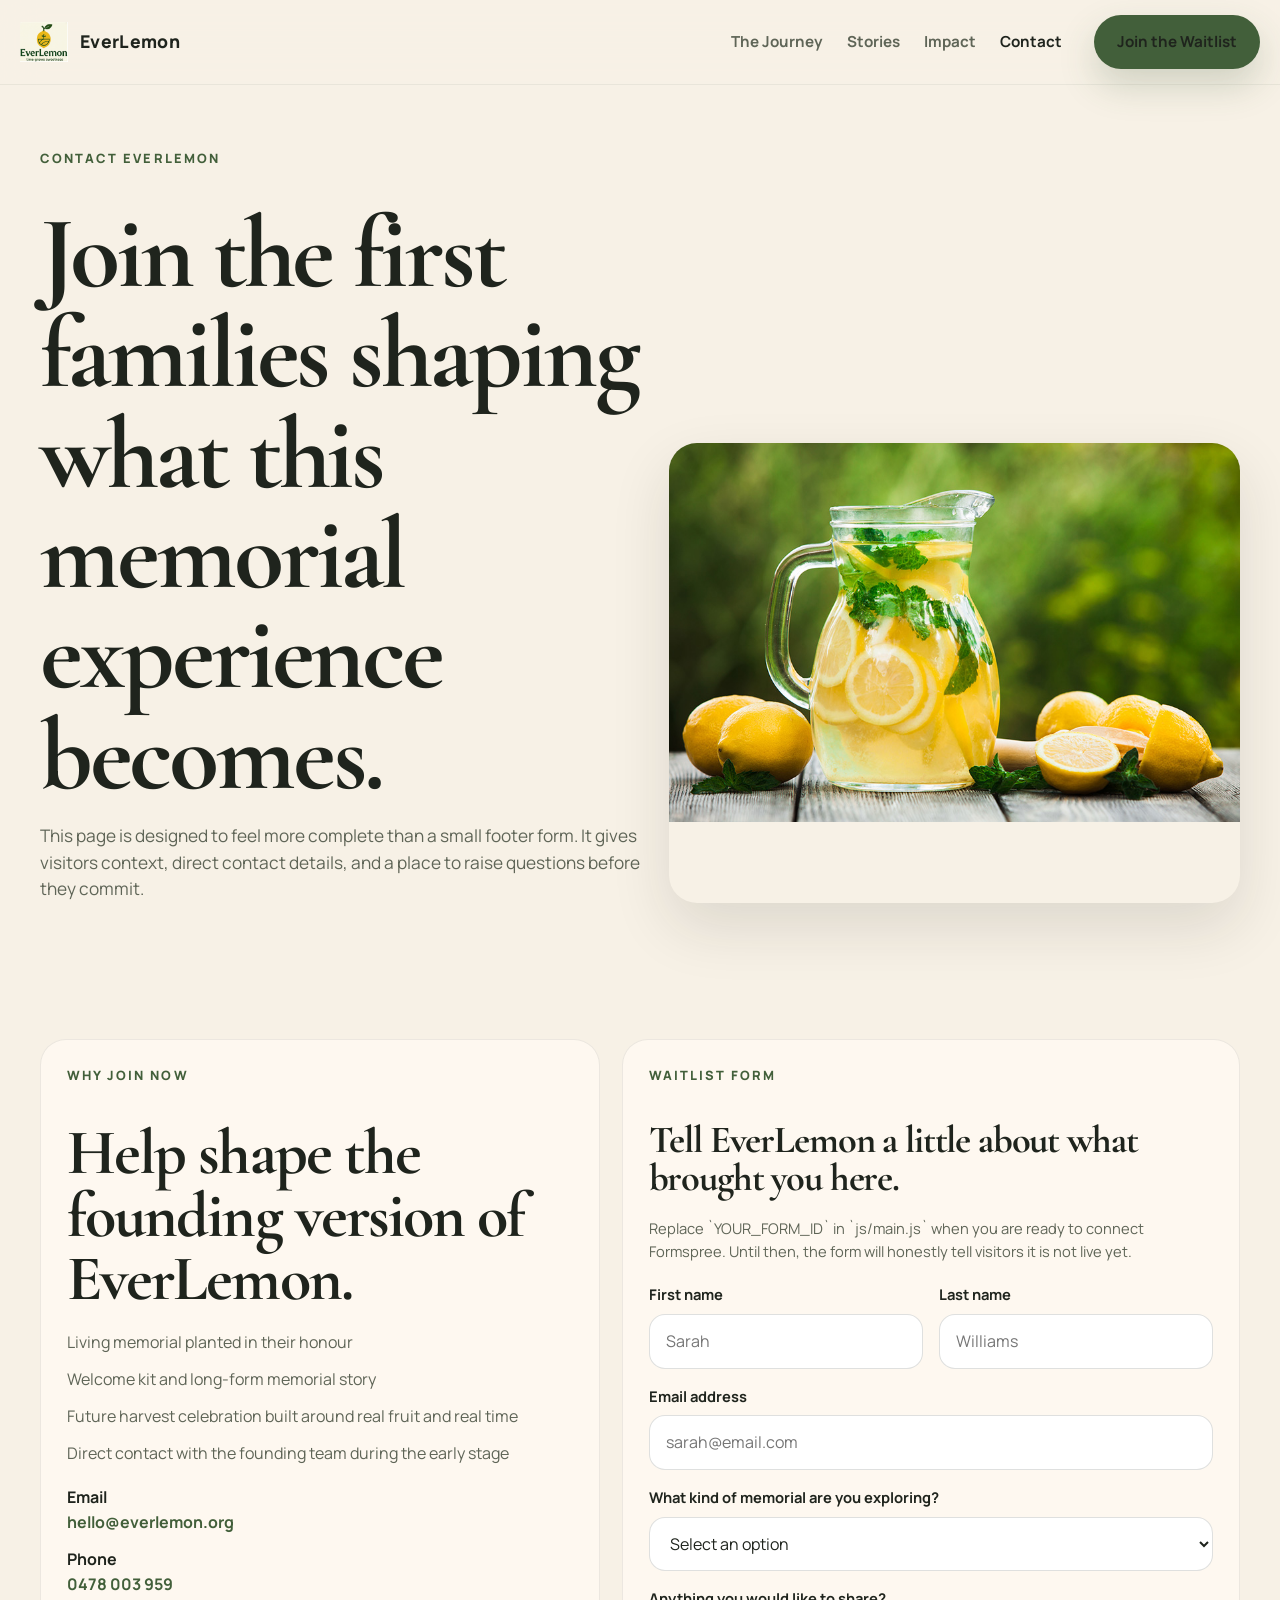
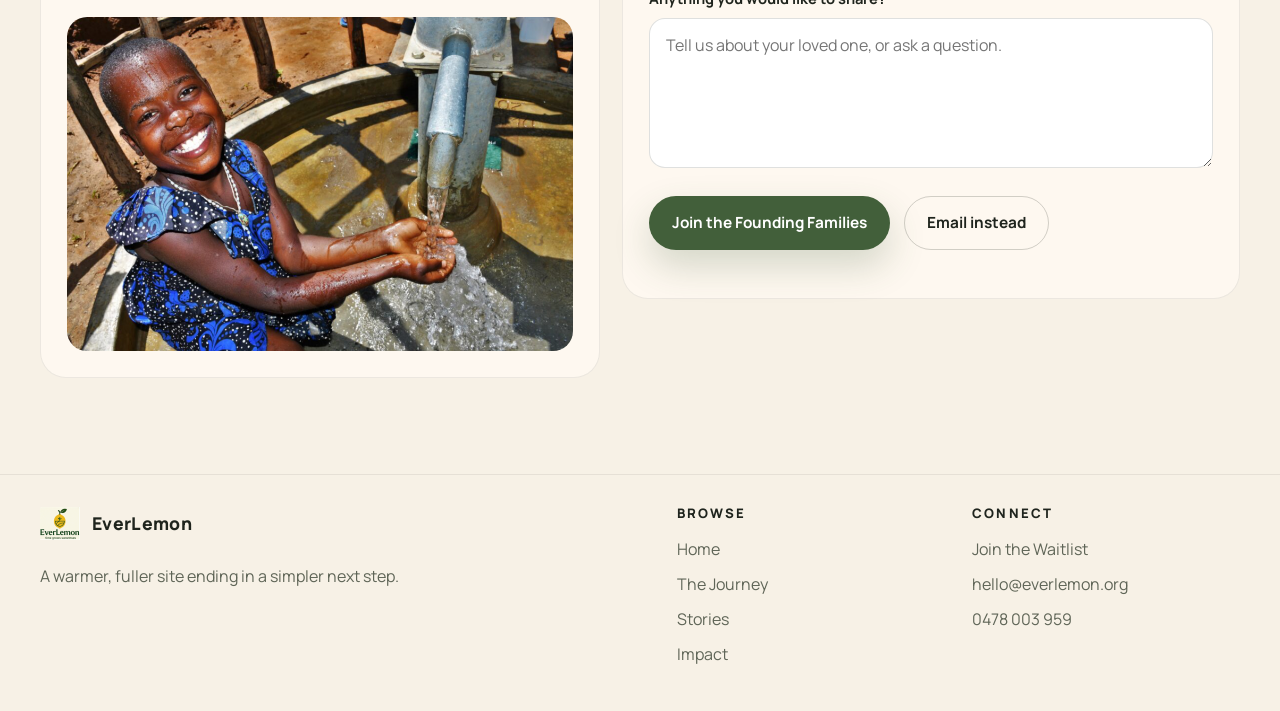
==== contact.html @ 96f7f235 "Add full multi-page site with images and content Co-Authored-By: Claude Sonnet 4.6 <noreply@anthropi" ====
<!DOCTYPE html>
<html lang="en">
<head>
  <meta charset="UTF-8">
  <meta name="viewport" content="width=device-width, initial-scale=1.0">
  <title>Contact | EverLemon</title>
  <meta name="description" content="Join the EverLemon waitlist or speak directly with the team.">
  <link rel="preconnect" href="https://fonts.googleapis.com">
  <link rel="preconnect" href="https://fonts.gstatic.com" crossorigin>
  <link href="https://fonts.googleapis.com/css2?family=Cormorant+Garamond:wght@400;500;600;700&family=Manrope:wght@400;500;600;700;800&display=swap" rel="stylesheet">
  <link rel="stylesheet" href="css/styles.css">
</head>
<body class="contact-page">
  <a class="skip-link" href="#main-content">Skip to content</a>

  <header class="site-header">
    <nav class="nav-shell" aria-label="Primary">
      <a class="brandmark" href="index.html" aria-label="EverLemon home">
        <img src="images/optimized/everlemon-logo.png" alt="EverLemon logo">
        <span>EverLemon</span>
      </a>
      <button class="nav-toggle" type="button" aria-expanded="false" aria-controls="site-nav" aria-label="Open navigation">
        <span></span>
        <span></span>
        <span></span>
      </button>
      <div class="nav-links" id="site-nav">
        <a href="journey.html">The Journey</a>
        <a href="stories.html">Stories</a>
        <a href="impact.html">Impact</a>
        <a href="contact.html">Contact</a>
        <a class="button button-primary nav-button" href="contact.html">Join the Waitlist</a>
      </div>
    </nav>
  </header>

  <main id="main-content">
    <section class="page-hero">
      <div class="frame-wide page-hero-grid">
        <div class="page-hero-copy reveal">
          <p class="eyebrow">Contact EverLemon</p>
          <h1>Join the first families shaping what this memorial experience becomes.</h1>
          <p class="lede">
            This page is designed to feel more complete than a small footer form. It gives visitors context, direct contact details,
            and a place to raise questions before they commit.
          </p>
        </div>
        <figure class="page-hero-media reveal reveal-delay-1">
          <img src="images/lemonade-pitcher-fresh.jpg" alt="Fresh lemonade poured into glasses on a table">
        </figure>
      </div>
    </section>

    <section class="frame-wide section-space">
      <div class="contact-layout">
        <aside class="contact-card reveal">
          <p class="eyebrow">Why join now</p>
          <h2>Help shape the founding version of EverLemon.</h2>
          <div class="contact-highlights">
            <p>Living memorial planted in their honour</p>
            <p>Welcome kit and long-form memorial story</p>
            <p>Future harvest celebration built around real fruit and real time</p>
            <p>Direct contact with the founding team during the early stage</p>
          </div>

          <div class="contact-list">
            <div>
              <strong>Email</strong><br>
              <a href="mailto:hello@everlemon.org">hello@everlemon.org</a>
            </div>
            <div>
              <strong>Phone</strong><br>
              <a href="tel:+61478003959">0478 003 959</a>
            </div>
          </div>

          <figure class="contact-aside">
            <img src="images/child-smiling-water-pump-community.png" alt="Child smiling outdoors in a community setting">
          </figure>
        </aside>

        <div class="contact-card reveal reveal-delay-1">
          <p class="eyebrow">Waitlist form</p>
          <h3>Tell EverLemon a little about what brought you here.</h3>
          <p class="form-note">
            Replace `YOUR_FORM_ID` in `js/main.js` when you are ready to connect Formspree. Until then, the form will honestly tell visitors it is not live yet.
          </p>

          <form id="waitlist-form">
            <div class="form-grid">
              <div class="form-field">
                <label for="first-name">First name</label>
                <input id="first-name" name="first_name" type="text" placeholder="Sarah" required>
              </div>
              <div class="form-field">
                <label for="last-name">Last name</label>
                <input id="last-name" name="last_name" type="text" placeholder="Williams" required>
              </div>
              <div class="form-field full">
                <label for="email">Email address</label>
                <input id="email" name="email" type="email" placeholder="sarah@email.com" required>
              </div>
              <div class="form-field full">
                <label for="memorial-type">What kind of memorial are you exploring?</label>
                <select id="memorial-type" name="memorial_type">
                  <option value="">Select an option</option>
                  <option value="human">Human memorial</option>
                  <option value="pet">Pet memorial</option>
                  <option value="gift">Gift memorial</option>
                  <option value="not-sure">Not sure yet</option>
                </select>
              </div>
              <div class="form-field full">
                <label for="message">Anything you would like to share?</label>
                <textarea id="message" name="message" placeholder="Tell us about your loved one, or ask a question."></textarea>
              </div>
            </div>

            <div class="hero-actions">
              <button class="button button-primary" type="submit">Join the Founding Families</button>
              <a class="button button-secondary" href="mailto:hello@everlemon.org">Email instead</a>
            </div>
            <p class="form-status" id="form-status" aria-live="polite"></p>
          </form>
        </div>
      </div>
    </section>
  </main>

  <footer class="site-footer">
    <div class="frame-wide footer-grid">
      <div>
        <a class="brandmark brandmark-footer" href="index.html">
          <img src="images/optimized/everlemon-logo.png" alt="EverLemon logo">
          <span>EverLemon</span>
        </a>
        <p class="footer-copy">A warmer, fuller site ending in a simpler next step.</p>
      </div>
      <div>
        <p class="footer-label">Browse</p>
        <ul class="footer-links">
          <li><a href="index.html">Home</a></li>
          <li><a href="journey.html">The Journey</a></li>
          <li><a href="stories.html">Stories</a></li>
          <li><a href="impact.html">Impact</a></li>
        </ul>
      </div>
      <div>
        <p class="footer-label">Connect</p>
        <ul class="footer-links">
          <li><a href="contact.html">Join the Waitlist</a></li>
          <li><a href="mailto:hello@everlemon.org">hello@everlemon.org</a></li>
          <li><a href="tel:+61478003959">0478 003 959</a></li>
        </ul>
      </div>
    </div>
  </footer>

  <script src="js/main.js"></script>
</body>
</html>
---- css/styles.css ----
*, *::before, *::after {
  box-sizing: border-box;
}

html {
  scroll-behavior: smooth;
}

body {
  margin: 0;
  font-family: "Manrope", system-ui, sans-serif;
  color: #1f241d;
  background: #f7f1e6;
  line-height: 1.55;
  overflow-x: hidden;
}

img {
  max-width: 100%;
  display: block;
}

a {
  color: inherit;
}

button,
input,
select,
textarea {
  font: inherit;
}

:root {
  --bg: #f7f1e6;
  --surface: #fffaf3;
  --surface-strong: #f1e4ca;
  --surface-olive: #dce4d3;
  --ink: #1f241d;
  --ink-soft: #5f6557;
  --line: rgba(31, 36, 29, 0.12);
  --line-strong: rgba(31, 36, 29, 0.2);
  --green: #425f3a;
  --green-deep: #2f4429;
  --gold: #d8b54f;
  --gold-soft: #efdfab;
  --white: #ffffff;
  --shadow: 0 24px 60px rgba(35, 32, 24, 0.12);
  --radius-lg: 32px;
  --radius-md: 20px;
  --radius-sm: 12px;
  --nav-height: 84px;
}

.skip-link {
  position: absolute;
  left: 12px;
  top: -48px;
  background: var(--green-deep);
  color: var(--white);
  padding: 10px 14px;
  border-radius: 999px;
  z-index: 1000;
  text-decoration: none;
}

.skip-link:focus {
  top: 12px;
}

.frame-wide {
  width: min(1200px, calc(100% - 48px));
  margin: 0 auto;
}

.section-space {
  padding: 96px 0;
}

.eyebrow {
  margin: 0 0 16px;
  font-size: 0.8rem;
  font-weight: 800;
  letter-spacing: 0.16em;
  text-transform: uppercase;
  color: var(--green);
}

h1, h2, h3, h4, blockquote {
  margin: 0;
  font-family: "Cormorant Garamond", Georgia, serif;
  line-height: 0.98;
  letter-spacing: -0.03em;
}

h1 {
  font-size: clamp(3.5rem, 8vw, 6.6rem);
}

h2 {
  font-size: clamp(2.5rem, 5vw, 4.4rem);
}

h3 {
  font-size: clamp(1.8rem, 3vw, 2.5rem);
}

p {
  margin: 0;
  color: var(--ink-soft);
}

.lede {
  font-size: 1.08rem;
  max-width: 42rem;
}

.button {
  display: inline-flex;
  align-items: center;
  justify-content: center;
  gap: 10px;
  padding: 14px 22px;
  border-radius: 999px;
  border: 1px solid transparent;
  text-decoration: none;
  font-size: 0.96rem;
  font-weight: 700;
  transition: transform 0.2s ease, background 0.2s ease, border-color 0.2s ease, color 0.2s ease;
}

.button:hover,
.button:focus-visible {
  transform: translateY(-1px);
}

.button-primary {
  background: var(--green);
  color: var(--white);
  box-shadow: 0 16px 36px rgba(66, 95, 58, 0.22);
}

.button-primary:hover,
.button-primary:focus-visible {
  background: var(--green-deep);
}

.button-secondary {
  background: rgba(255, 250, 243, 0.12);
  color: var(--white);
  border-color: rgba(255, 255, 255, 0.28);
}

body:not(.page-home) .button-secondary,
.muted-surface .button-secondary,
.cta-ribbon .button-secondary,
.contact-page .button-secondary {
  color: var(--ink);
  border-color: var(--line-strong);
  background: transparent;
}

.button-secondary:hover,
.button-secondary:focus-visible {
  background: rgba(255, 255, 255, 0.12);
}

.text-link {
  display: inline-flex;
  align-items: center;
  gap: 8px;
  color: var(--green);
  font-weight: 700;
  text-decoration: none;
}

.text-link::after {
  content: "→";
}

a:focus-visible,
button:focus-visible,
input:focus-visible,
select:focus-visible,
textarea:focus-visible {
  outline: 3px solid rgba(216, 181, 79, 0.7);
  outline-offset: 3px;
}

.site-header {
  position: sticky;
  top: 0;
  z-index: 50;
  backdrop-filter: blur(18px);
  -webkit-backdrop-filter: blur(18px);
  background: rgba(247, 241, 230, 0.88);
  border-bottom: 1px solid rgba(31, 36, 29, 0.06);
}

.nav-shell {
  width: min(1240px, calc(100% - 32px));
  min-height: var(--nav-height);
  margin: 0 auto;
  display: flex;
  align-items: center;
  justify-content: space-between;
  gap: 24px;
}

.brandmark {
  display: inline-flex;
  align-items: center;
  gap: 12px;
  text-decoration: none;
  font-weight: 800;
  letter-spacing: 0.02em;
}

.brandmark img {
  width: 48px;
  height: 48px;
  object-fit: contain;
}

.brandmark span {
  font-size: 1.1rem;
}

.nav-links {
  display: flex;
  align-items: center;
  gap: 24px;
}

.nav-links a {
  text-decoration: none;
  color: var(--ink-soft);
  font-size: 0.95rem;
  font-weight: 700;
}

.nav-links a:hover,
.nav-links a:focus-visible,
.nav-links a[aria-current="page"] {
  color: var(--ink);
}

.nav-button {
  margin-left: 8px;
}

.nav-toggle {
  display: none;
  width: 48px;
  height: 48px;
  padding: 0;
  border: 1px solid var(--line);
  border-radius: 999px;
  background: rgba(255, 255, 255, 0.5);
  align-items: center;
  justify-content: center;
  flex-direction: column;
  gap: 4px;
  cursor: pointer;
}

.nav-toggle span {
  width: 18px;
  height: 2px;
  background: var(--ink);
  border-radius: 2px;
}

.hero {
  position: relative;
  min-height: calc(100svh - var(--nav-height));
  display: grid;
  align-items: end;
}

.hero-media,
.hero-overlay {
  position: absolute;
  inset: 0;
}

.hero-media img {
  width: 100%;
  height: 100%;
  object-fit: cover;
}

.hero-overlay {
  background:
    linear-gradient(90deg, rgba(22, 29, 20, 0.82) 0%, rgba(22, 29, 20, 0.58) 42%, rgba(22, 29, 20, 0.28) 72%, rgba(22, 29, 20, 0.14) 100%),
    linear-gradient(180deg, rgba(22, 29, 20, 0.12) 0%, rgba(22, 29, 20, 0.55) 100%);
}

.hero-content {
  position: relative;
  z-index: 1;
  color: var(--white);
  width: min(1200px, calc(100% - 48px));
  margin: 0 auto;
  padding: 96px 0 84px;
  display: grid;
  grid-template-columns: minmax(0, 1.35fr) minmax(280px, 0.65fr);
  gap: 36px;
  align-items: end;
}

.hero-copy .eyebrow,
.hero-aside .eyebrow {
  color: var(--gold-soft);
}

.hero-copy p,
.hero-aside li {
  color: rgba(255, 255, 255, 0.84);
}

.hero-actions {
  display: flex;
  flex-wrap: wrap;
  gap: 14px;
  margin-top: 28px;
}

.hero-aside {
  padding: 24px;
  border: 1px solid rgba(255, 255, 255, 0.14);
  border-radius: var(--radius-md);
  background: rgba(255, 255, 255, 0.08);
  box-shadow: var(--shadow);
}

.hero-points {
  margin: 0;
  padding-left: 18px;
  display: grid;
  gap: 10px;
}

.section-heading {
  display: grid;
  gap: 18px;
  margin-bottom: 28px;
  max-width: 820px;
}

.split-intro {
  display: grid;
  grid-template-columns: minmax(0, 1.2fr) minmax(0, 1fr);
  gap: 28px;
}

.copy-columns {
  display: grid;
  gap: 18px;
  align-content: end;
}

.image-band-grid {
  display: grid;
  grid-template-columns: minmax(0, 1.1fr) minmax(320px, 0.9fr);
  gap: 32px;
  align-items: center;
}

.feature-image {
  margin: 0;
  border-radius: var(--radius-lg);
  overflow: hidden;
  box-shadow: var(--shadow);
}

.feature-image img {
  width: 100%;
  height: 100%;
  object-fit: cover;
}

.feature-image.tall {
  min-height: 560px;
}

.feature-copy {
  display: grid;
  gap: 18px;
  align-content: center;
}

.muted-surface {
  background: linear-gradient(180deg, rgba(241, 228, 202, 0.5), rgba(241, 228, 202, 0.15));
}

.path-grid {
  display: grid;
  grid-template-columns: repeat(3, minmax(0, 1fr));
  gap: 22px;
}

.path-card {
  display: grid;
  gap: 18px;
  padding: 18px;
  background: rgba(255, 250, 243, 0.82);
  border: 1px solid rgba(31, 36, 29, 0.08);
  border-radius: 28px;
  box-shadow: 0 20px 50px rgba(35, 32, 24, 0.07);
}

.path-card img,
.story-tile img,
.detail-media img,
.contact-aside img,
.impact-grid img,
.mosaic img,
.quote-panel img {
  width: 100%;
  border-radius: 20px;
  object-fit: cover;
}

.path-card div,
.story-tile-copy,
.impact-copy-block,
.stack-copy {
  display: grid;
  gap: 12px;
}

.poster-quote {
  width: min(1200px, calc(100% - 48px));
  margin: 0 auto;
  display: grid;
  grid-template-columns: minmax(0, 1.15fr) minmax(300px, 0.85fr);
  gap: 28px;
  align-items: center;
}

.poster-art {
  border-radius: var(--radius-lg);
  overflow: hidden;
  box-shadow: var(--shadow);
}

.poster-art img {
  width: 100%;
  min-height: 520px;
  object-fit: cover;
}

.poster-copy {
  display: grid;
  gap: 18px;
}

.poster-copy blockquote {
  font-size: clamp(2.2rem, 4vw, 3.8rem);
}

.cta-ribbon {
  padding: 24px 0 84px;
}

.cta-ribbon-inner {
  background: #2e3f2a;
  color: var(--white);
  border-radius: 34px;
  padding: 42px;
  display: flex;
  align-items: center;
  justify-content: space-between;
  gap: 28px;
}

.cta-ribbon-inner .eyebrow {
  color: var(--gold-soft);
}

.cta-ribbon-inner h2 {
  max-width: 660px;
}

.cta-ribbon-actions {
  display: flex;
  flex-wrap: wrap;
  gap: 12px;
}

.page-hero {
  padding: 64px 0 40px;
}

.page-hero-grid {
  display: grid;
  grid-template-columns: minmax(0, 1fr) minmax(320px, 0.95fr);
  gap: 28px;
  align-items: end;
}

.page-hero-copy {
  display: grid;
  gap: 18px;
}

.page-hero-media {
  margin: 0;
  border-radius: 28px;
  overflow: hidden;
  min-height: 460px;
  box-shadow: var(--shadow);
}

.page-hero-media img {
  width: 100%;
  height: 100%;
  object-fit: cover;
}

.info-strip {
  display: grid;
  grid-template-columns: repeat(4, minmax(0, 1fr));
  gap: 16px;
  padding: 24px 0 12px;
}

.info-strip div {
  padding: 18px;
  background: rgba(255, 250, 243, 0.72);
  border: 1px solid rgba(31, 36, 29, 0.08);
  border-radius: 22px;
}

.info-strip strong {
  display: block;
  margin-bottom: 8px;
  color: var(--ink);
}

.step-list {
  display: grid;
  gap: 18px;
}

.step-row {
  display: grid;
  grid-template-columns: 88px minmax(0, 1fr) minmax(240px, 0.72fr);
  gap: 24px;
  padding: 22px 0;
  border-top: 1px solid var(--line);
}

.step-row:last-child {
  border-bottom: 1px solid var(--line);
}

.step-number {
  font-size: 2.1rem;
  font-family: "Cormorant Garamond", serif;
  color: var(--green);
}

.step-copy,
.step-meta {
  display: grid;
  gap: 10px;
}

.step-meta {
  color: var(--ink-soft);
}

.media-duo,
.story-grid,
.impact-grid,
.contact-layout,
.mosaic {
  display: grid;
  gap: 22px;
}

.media-duo {
  grid-template-columns: repeat(2, minmax(0, 1fr));
}

.story-grid {
  grid-template-columns: repeat(3, minmax(0, 1fr));
}

.story-tile {
  display: grid;
  gap: 18px;
}

.story-tile img {
  height: 320px;
}

.story-quote {
  font-size: 2rem;
}

.impact-grid {
  grid-template-columns: minmax(0, 1.1fr) minmax(0, 0.9fr);
  align-items: start;
}

.impact-note,
.contact-card,
.faq-item,
.quote-panel,
.detail-panel {
  background: rgba(255, 250, 243, 0.8);
  border: 1px solid rgba(31, 36, 29, 0.08);
  border-radius: 26px;
}

.impact-note,
.detail-panel,
.contact-card,
.quote-panel {
  padding: 26px;
}

.faq-list {
  display: grid;
  gap: 14px;
}

.faq-question {
  width: 100%;
  display: flex;
  align-items: center;
  justify-content: space-between;
  gap: 18px;
  padding: 22px 24px;
  border: 0;
  border-radius: 26px;
  background: transparent;
  text-align: left;
  cursor: pointer;
}

.faq-question strong {
  font-size: 1.08rem;
}

.faq-icon {
  flex-shrink: 0;
  width: 36px;
  height: 36px;
  border-radius: 999px;
  border: 1px solid var(--line-strong);
  display: grid;
  place-items: center;
  font-size: 1.2rem;
  color: var(--green);
}

.faq-answer {
  display: none;
  padding: 0 24px 24px;
}

.faq-item.open .faq-answer {
  display: block;
}

.faq-item.open .faq-icon {
  transform: rotate(45deg);
}

.quote-panel {
  display: grid;
  gap: 18px;
}

.quote-panel img {
  min-height: 280px;
}

.mosaic {
  grid-template-columns: 1.1fr 0.9fr;
}

.mosaic figure,
.detail-media,
.contact-aside {
  margin: 0;
}

.mosaic-stack {
  display: grid;
  gap: 22px;
}

.mosaic img {
  height: 100%;
  min-height: 280px;
}

.detail-panel {
  display: grid;
  gap: 14px;
}

.contact-layout {
  grid-template-columns: minmax(0, 0.95fr) minmax(0, 1.05fr);
  align-items: start;
}

.contact-card {
  display: grid;
  gap: 20px;
}

.contact-list,
.contact-highlights {
  display: grid;
  gap: 12px;
}

.contact-list a {
  text-decoration: none;
  color: var(--green);
  font-weight: 700;
}

.form-grid {
  display: grid;
  grid-template-columns: repeat(2, minmax(0, 1fr));
  gap: 16px;
}

.form-field {
  display: grid;
  gap: 8px;
}

.form-field.full {
  grid-column: 1 / -1;
}

.form-field label {
  color: var(--ink);
  font-size: 0.92rem;
  font-weight: 700;
}

.form-field input,
.form-field select,
.form-field textarea {
  width: 100%;
  border: 1px solid rgba(31, 36, 29, 0.14);
  border-radius: 16px;
  background: var(--white);
  padding: 14px 16px;
  color: var(--ink);
}

.form-field textarea {
  min-height: 150px;
  resize: vertical;
}

.form-note,
.form-status {
  font-size: 0.92rem;
}

.form-status {
  min-height: 1.5em;
  color: var(--green);
}

.form-status.is-error {
  color: #8b3d2b;
}

.site-footer {
  padding: 28px 0 44px;
  border-top: 1px solid rgba(31, 36, 29, 0.08);
}

.footer-grid {
  display: grid;
  grid-template-columns: minmax(0, 1.25fr) repeat(2, minmax(180px, 0.55fr));
  gap: 28px;
  align-items: start;
}

.brandmark-footer img {
  width: 40px;
  height: 40px;
}

.footer-label {
  margin: 0 0 14px;
  color: var(--ink);
  font-size: 0.82rem;
  font-weight: 800;
  letter-spacing: 0.16em;
  text-transform: uppercase;
}

.footer-links {
  list-style: none;
  padding: 0;
  margin: 0;
  display: grid;
  gap: 10px;
}

.footer-links a {
  text-decoration: none;
  color: var(--ink-soft);
}

.footer-links a:hover,
.footer-links a:focus-visible {
  color: var(--ink);
}

.footer-copy {
  max-width: 30rem;
  margin-top: 14px;
}

.reveal {
  opacity: 0;
  transform: translateY(22px);
  transition: opacity 0.65s ease, transform 0.65s ease;
}

.reveal.is-visible {
  opacity: 1;
  transform: translateY(0);
}

.reveal-delay-1 {
  transition-delay: 0.08s;
}

.reveal-delay-2 {
  transition-delay: 0.16s;
}

@media (max-width: 1024px) {
  .hero-content,
  .page-hero-grid,
  .split-intro,
  .image-band-grid,
  .poster-quote,
  .impact-grid,
  .contact-layout,
  .mosaic {
    grid-template-columns: 1fr;
  }

  .path-grid,
  .story-grid,
  .media-duo,
  .info-strip {
    grid-template-columns: repeat(2, minmax(0, 1fr));
  }

  .step-row {
    grid-template-columns: 68px 1fr;
  }

  .step-meta {
    grid-column: 2;
  }

  .footer-grid {
    grid-template-columns: 1fr 1fr;
  }
}

@media (max-width: 760px) {
  .frame-wide,
  .hero-content {
    width: min(100% - 24px, 1200px);
  }

  .site-header {
    background: rgba(247, 241, 230, 0.95);
  }

  .nav-toggle {
    display: inline-flex;
  }

  .nav-links {
    position: absolute;
    left: 12px;
    right: 12px;
    top: calc(100% + 8px);
    display: none;
    flex-direction: column;
    align-items: stretch;
    gap: 10px;
    padding: 14px;
    background: rgba(255, 250, 243, 0.98);
    border: 1px solid rgba(31, 36, 29, 0.08);
    border-radius: 24px;
    box-shadow: var(--shadow);
  }

  .nav-links.is-open {
    display: flex;
  }

  .nav-button {
    margin-left: 0;
  }

  .hero {
    min-height: auto;
  }

  .hero-content {
    padding: 64px 0 42px;
  }

  .section-space {
    padding: 76px 0;
  }

  .path-grid,
  .story-grid,
  .media-duo,
  .info-strip,
  .form-grid,
  .footer-grid {
    grid-template-columns: 1fr;
  }

  .cta-ribbon-inner {
    padding: 28px;
    align-items: flex-start;
  }

  .cta-ribbon-inner,
  .cta-ribbon-actions {
    flex-direction: column;
  }

  .page-hero {
    padding-top: 36px;
  }

  .page-hero-media {
    min-height: 320px;
  }

  .feature-image.tall,
  .poster-art img,
  .story-tile img {
    min-height: 260px;
  }

  .faq-question {
    padding: 18px;
  }
}

@media (prefers-reduced-motion: reduce) {
  html {
    scroll-behavior: auto;
  }

  .reveal {
    opacity: 1;
    transform: none;
    transition: none;
  }

  .button,
  .faq-icon {
    transition: none;
  }
}
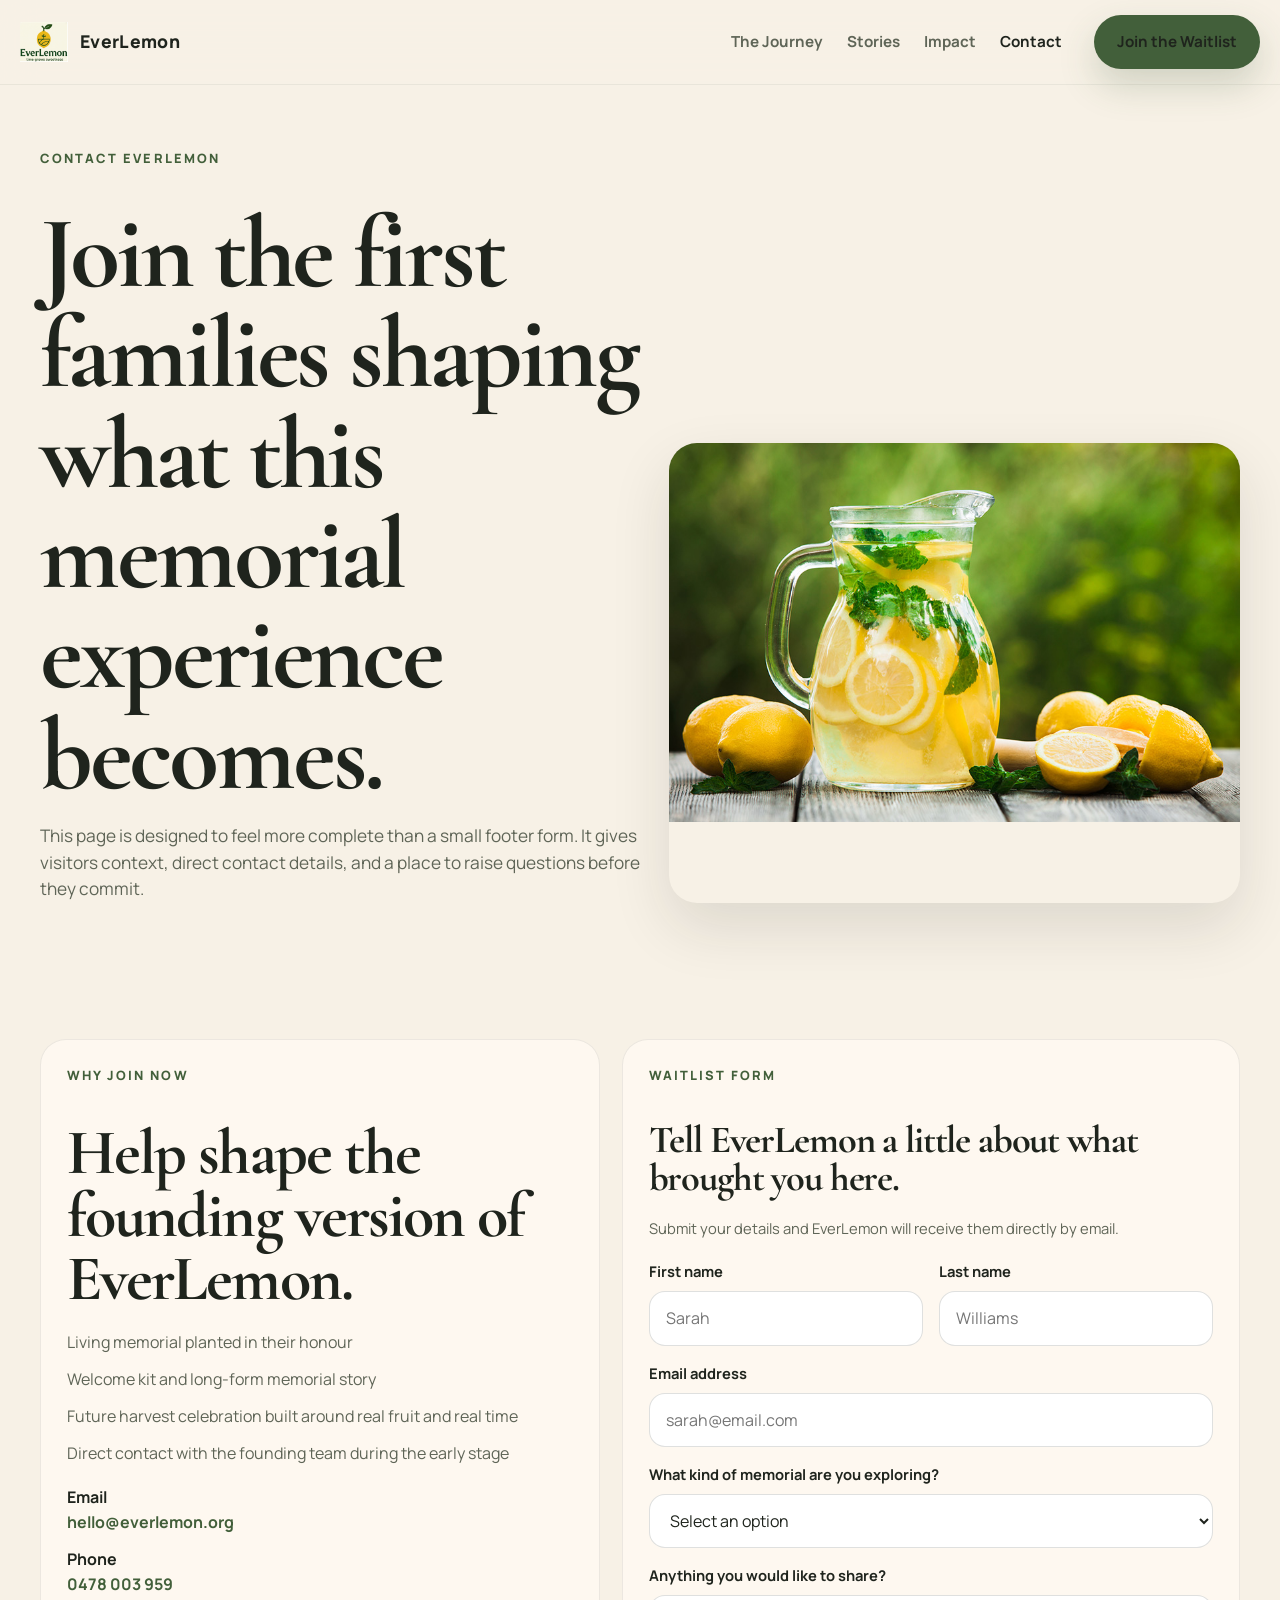
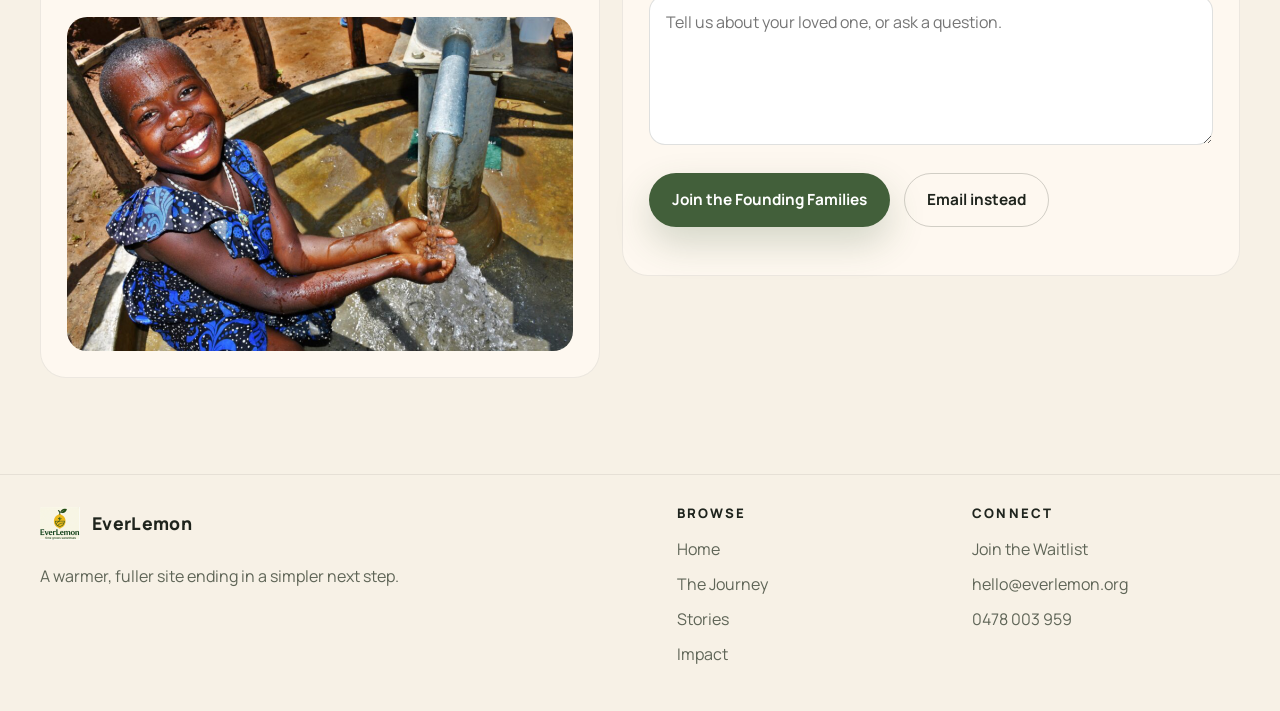
==== commit 955eb7e0: "Connect waitlist forms to live email endpoint" ====
--- a/contact.html
+++ b/contact.html
@@ -83,10 +83,15 @@
           <p class="eyebrow">Waitlist form</p>
           <h3>Tell EverLemon a little about what brought you here.</h3>
           <p class="form-note">
-            Replace `YOUR_FORM_ID` in `js/main.js` when you are ready to connect Formspree. Until then, the form will honestly tell visitors it is not live yet.
+            Submit your details and EverLemon will receive them directly by email.
           </p>
 
           <form id="waitlist-form">
+            <input type="hidden" name="_subject" value="New EverLemon waitlist enquiry">
+            <input type="hidden" name="_template" value="table">
+            <input type="hidden" name="_captcha" value="false">
+            <input type="hidden" name="page_source" value="Contact page waitlist form">
+            <input class="form-honeypot" type="text" name="_honey" tabindex="-1" autocomplete="off" aria-hidden="true">
             <div class="form-grid">
               <div class="form-field">
                 <label for="first-name">First name</label>
--- a/css/styles.css
+++ b/css/styles.css
@@ -779,6 +779,11 @@
   color: #8b3d2b;
 }
 
+.form-honeypot {
+  position: absolute;
+  left: -9999px;
+}
+
 .site-footer {
   padding: 28px 0 44px;
   border-top: 1px solid rgba(31, 36, 29, 0.08);
@@ -983,3 +988,1404 @@
     transition: none;
   }
 }
+
+.page-home {
+  --cream: #fbf6ee;
+  --cream-dark: #f2ead8;
+  --yellow: #e8c547;
+  --yellow-pale: #fdf3c0;
+  --green: #4a7c59;
+  --green-light: #6b9e7a;
+  --green-pale: #eaf3ec;
+  --brown: #7a6248;
+  --charcoal: #2c2a26;
+  --text-mid: #5c5143;
+  --text-light: #9a8c7a;
+  --white: #ffffff;
+  --legacy-shadow: 0 4px 24px rgba(74, 58, 38, 0.08);
+  --legacy-shadow-lg: 0 12px 48px rgba(74, 58, 38, 0.12);
+  --legacy-radius: 16px;
+  --legacy-radius-sm: 10px;
+  background: var(--cream);
+  color: var(--charcoal);
+  font-family: "Inter", system-ui, sans-serif;
+}
+
+.page-home .site-header {
+  background: rgba(251, 246, 238, 0.92);
+  border-bottom: 1px solid rgba(232, 197, 71, 0.2);
+  backdrop-filter: blur(12px);
+  -webkit-backdrop-filter: blur(12px);
+}
+
+.page-home .nav-shell {
+  width: min(1100px, calc(100% - 40px));
+  min-height: 68px;
+}
+
+.page-home .brandmark,
+.page-home .nav-links a {
+  color: var(--text-mid);
+}
+
+.page-home .brandmark {
+  display: inline-flex;
+  align-items: center;
+  gap: 12px;
+  text-decoration: none;
+}
+
+.page-home .brandmark span {
+  font-family: "Playfair Display", Georgia, serif;
+  font-size: 1.2rem;
+  font-weight: 600;
+  color: var(--charcoal);
+}
+
+.page-home .brand-icon {
+  width: 30px;
+  height: 30px;
+  flex-shrink: 0;
+}
+
+.page-home .nav-links {
+  gap: 32px;
+}
+
+.page-home .nav-links a {
+  font-size: 0.875rem;
+  font-weight: 500;
+}
+
+.page-home .nav-links a:hover,
+.page-home .nav-links a:focus-visible,
+.page-home .nav-links a[aria-current="page"] {
+  color: var(--green);
+}
+
+.page-home .nav-button.button-primary {
+  padding: 9px 20px;
+  font-size: 0.875rem;
+  font-weight: 500;
+  background: var(--green);
+  color: var(--white);
+  box-shadow: 0 4px 16px rgba(74, 124, 89, 0.35);
+}
+
+.page-home .legacy-section {
+  padding: 100px 0;
+}
+
+.page-home .legacy-light {
+  background: var(--white);
+}
+
+.page-home .legacy-cream {
+  background: var(--cream);
+}
+
+.page-home .legacy-impact {
+  background: var(--green);
+  color: var(--white);
+}
+
+.page-home .section-inner {
+  max-width: 1100px;
+  margin: 0 auto;
+  padding: 0 5%;
+}
+
+.page-home .section-label {
+  display: inline-block;
+  margin-bottom: 16px;
+  color: var(--green);
+  font-size: 0.75rem;
+  font-weight: 600;
+  letter-spacing: 0.12em;
+  text-transform: uppercase;
+}
+
+.page-home .legacy-hero {
+  position: relative;
+  min-height: 100vh;
+  display: flex;
+  align-items: center;
+  overflow: hidden;
+  background: var(--cream);
+}
+
+.page-home .hero-bg-accent {
+  position: absolute;
+  top: -120px;
+  right: -120px;
+  width: 600px;
+  height: 600px;
+  background: radial-gradient(circle, rgba(232, 197, 71, 0.12) 0%, transparent 70%);
+  pointer-events: none;
+}
+
+.page-home .hero-bg-accent-2 {
+  position: absolute;
+  bottom: -80px;
+  left: -80px;
+  width: 400px;
+  height: 400px;
+  background: radial-gradient(circle, rgba(74, 124, 89, 0.08) 0%, transparent 70%);
+  pointer-events: none;
+}
+
+.page-home .legacy-hero-inner {
+  position: relative;
+  z-index: 1;
+  display: grid;
+  grid-template-columns: 1fr 1fr;
+  gap: 64px;
+  align-items: center;
+  padding-top: 120px;
+  padding-bottom: 80px;
+}
+
+.page-home .hero-eyebrow {
+  display: inline-flex;
+  align-items: center;
+  gap: 8px;
+  margin-bottom: 24px;
+  padding: 6px 14px;
+  border: 1px solid rgba(232, 197, 71, 0.4);
+  border-radius: 999px;
+  background: var(--yellow-pale);
+  color: var(--brown);
+  font-size: 0.8rem;
+  font-weight: 500;
+}
+
+.page-home .hero-eyebrow-dot {
+  width: 6px;
+  height: 6px;
+  border-radius: 999px;
+  background: var(--yellow);
+}
+
+.page-home .hero-h1,
+.page-home .section-header h2,
+.page-home .journey-detail-text h3,
+.page-home .story-card h3,
+.page-home .impact-pledge h3,
+.page-home .impact-faq h3,
+.page-home .contact-heading,
+.page-home .cta-banner h2,
+.page-home .why-quote,
+.page-home .hero-step-info h4,
+.page-home .journey-step h3,
+.page-home .why-pillar-text h4,
+.page-home .waitlist-form h3 {
+  font-family: "Playfair Display", Georgia, serif;
+}
+
+.page-home .hero-h1 {
+  margin: 0 0 20px;
+  color: var(--charcoal);
+  font-size: clamp(2.4rem, 5vw, 3.6rem);
+  font-weight: 500;
+  line-height: 1.12;
+  letter-spacing: -0.02em;
+}
+
+.page-home .hero-h1 em {
+  color: var(--green);
+  font-style: italic;
+}
+
+.page-home .hero-sub {
+  max-width: 480px;
+  margin-bottom: 36px;
+  color: var(--text-mid);
+  font-size: 1.0625rem;
+  line-height: 1.7;
+}
+
+.page-home .btn {
+  display: inline-flex;
+  align-items: center;
+  justify-content: center;
+  gap: 8px;
+  padding: 14px 28px;
+  border: 1.5px solid transparent;
+  border-radius: 999px;
+  text-decoration: none;
+  font-size: 0.9375rem;
+  font-weight: 500;
+  transition: transform 0.15s ease, box-shadow 0.2s ease, background 0.2s ease, color 0.2s ease, border-color 0.2s ease;
+}
+
+.page-home .btn:hover,
+.page-home .btn:focus-visible {
+  transform: translateY(-2px);
+}
+
+.page-home .btn-primary {
+  background: var(--green);
+  color: var(--white);
+  box-shadow: 0 4px 16px rgba(74, 124, 89, 0.35);
+}
+
+.page-home .btn-primary:hover,
+.page-home .btn-primary:focus-visible {
+  background: #3d6b4a;
+}
+
+.page-home .btn-outline {
+  border-color: var(--green);
+  background: transparent;
+  color: var(--green);
+}
+
+.page-home .btn-outline:hover,
+.page-home .btn-outline:focus-visible {
+  background: var(--green-pale);
+}
+
+.page-home .btn-yellow {
+  background: var(--yellow);
+  color: var(--charcoal);
+  box-shadow: 0 4px 16px rgba(232, 197, 71, 0.4);
+}
+
+.page-home .btn-yellow:hover,
+.page-home .btn-yellow:focus-visible {
+  background: #d9b83e;
+}
+
+.page-home .btn-ghost-light {
+  border-color: rgba(255, 255, 255, 0.2);
+  background: rgba(255, 255, 255, 0.1);
+  color: rgba(255, 255, 255, 0.82);
+}
+
+.page-home .btn-full {
+  width: 100%;
+}
+
+.page-home .hero-ctas {
+  display: flex;
+  flex-wrap: wrap;
+  gap: 14px;
+  margin-bottom: 48px;
+}
+
+.page-home .hero-social-proof {
+  display: flex;
+  align-items: center;
+  gap: 12px;
+  color: var(--text-light);
+  font-size: 0.8125rem;
+}
+
+.page-home .hero-photo-rail {
+  margin: 28px 0 0;
+  overflow: hidden;
+  border: 1px solid rgba(232, 197, 71, 0.25);
+  border-radius: 999px;
+  box-shadow: var(--legacy-shadow);
+  max-width: 420px;
+}
+
+.page-home .hero-photo-rail img {
+  display: block;
+  width: 100%;
+  height: 90px;
+  object-fit: cover;
+}
+
+.page-home .hero-avatars {
+  display: flex;
+}
+
+.page-home .hero-avatars span {
+  display: flex;
+  align-items: center;
+  justify-content: center;
+  width: 32px;
+  height: 32px;
+  margin-left: -8px;
+  border: 2px solid var(--cream);
+  border-radius: 999px;
+  color: var(--white);
+  font-size: 0.75rem;
+  font-weight: 600;
+}
+
+.page-home .hero-avatars span:first-child {
+  margin-left: 0;
+}
+
+.page-home .hero-visual {
+  display: flex;
+  justify-content: center;
+}
+
+.page-home .hero-card {
+  width: 100%;
+  max-width: 380px;
+  padding: 36px;
+  border-radius: 24px;
+  background: var(--white);
+  box-shadow: var(--legacy-shadow-lg);
+}
+
+.page-home .hero-card-label {
+  margin-bottom: 16px;
+  color: var(--green);
+  font-size: 0.75rem;
+  font-weight: 600;
+  letter-spacing: 0.1em;
+  text-transform: uppercase;
+}
+
+.page-home .hero-card-steps {
+  display: flex;
+  flex-direction: column;
+  gap: 20px;
+}
+
+.page-home .hero-step {
+  display: flex;
+  align-items: center;
+  gap: 16px;
+}
+
+.page-home .hero-step-icon {
+  display: flex;
+  align-items: center;
+  justify-content: center;
+  width: 48px;
+  height: 48px;
+  border-radius: 14px;
+  font-size: 1.3rem;
+  flex-shrink: 0;
+}
+
+.page-home .hero-step-icon.plant {
+  background: #eaf3ec;
+}
+
+.page-home .hero-step-icon.grow {
+  background: #fdf3c0;
+}
+
+.page-home .hero-step-icon.harvest {
+  background: #fff0e4;
+}
+
+.page-home .hero-step-icon.celebrate {
+  background: #f0ebf8;
+}
+
+.page-home .hero-step-info h4 {
+  margin: 0 0 2px;
+  color: var(--charcoal);
+  font-size: 0.9375rem;
+  font-weight: 500;
+}
+
+.page-home .hero-step-info p {
+  margin: 0;
+  color: var(--text-light);
+  font-size: 0.8rem;
+}
+
+.page-home .hero-step-connector {
+  width: 2px;
+  height: 14px;
+  margin-left: 23px;
+  background: var(--cream-dark);
+}
+
+.page-home .trust-strip {
+  padding: 28px 0;
+  background: var(--white);
+  border-top: 1px solid var(--cream-dark);
+  border-bottom: 1px solid var(--cream-dark);
+}
+
+.page-home .trust-strip-inner {
+  max-width: 1100px;
+  margin: 0 auto;
+  padding: 0 5%;
+  display: flex;
+  align-items: center;
+  justify-content: space-around;
+  gap: 24px;
+  flex-wrap: wrap;
+}
+
+.page-home .trust-item {
+  display: flex;
+  align-items: center;
+  gap: 10px;
+  color: var(--text-mid);
+  font-size: 0.8375rem;
+}
+
+.page-home .trust-divider {
+  width: 1px;
+  height: 28px;
+  background: var(--cream-dark);
+}
+
+.page-home .section-header {
+  margin-bottom: 64px;
+  text-align: center;
+}
+
+.page-home .section-header h2 {
+  margin-bottom: 16px;
+  font-size: clamp(1.8rem, 3.5vw, 2.6rem);
+  font-weight: 500;
+  line-height: 1.2;
+}
+
+.page-home .section-header p {
+  max-width: 540px;
+  margin: 0 auto;
+  color: var(--text-mid);
+  font-size: 1rem;
+}
+
+.page-home .journey-steps {
+  display: grid;
+  grid-template-columns: repeat(4, 1fr);
+  gap: 2px;
+  overflow: hidden;
+  border-radius: var(--legacy-radius);
+  background: var(--cream-dark);
+}
+
+.page-home .journey-step {
+  padding: 40px 28px;
+  background: var(--white);
+}
+
+.page-home .journey-step-num {
+  margin-bottom: 16px;
+  color: var(--cream-dark);
+  font-family: "Playfair Display", Georgia, serif;
+  font-size: 3.5rem;
+  line-height: 1;
+}
+
+.page-home .journey-step .journey-step-icon {
+  display: flex;
+  align-items: center;
+  justify-content: center;
+  width: 56px;
+  height: 56px;
+  margin-bottom: 20px;
+  border-radius: 16px;
+  font-size: 1.5rem;
+}
+
+.page-home .journey-step:nth-child(1) .journey-step-icon {
+  background: #eaf3ec;
+}
+
+.page-home .journey-step:nth-child(2) .journey-step-icon {
+  background: #fdf3c0;
+}
+
+.page-home .journey-step:nth-child(3) .journey-step-icon {
+  background: #fff0e4;
+}
+
+.page-home .journey-step:nth-child(4) .journey-step-icon {
+  background: #f0ebf8;
+}
+
+.page-home .journey-step h3 {
+  margin-bottom: 10px;
+  color: var(--charcoal);
+  font-size: 1.2rem;
+  font-weight: 500;
+}
+
+.page-home .journey-step p {
+  color: var(--text-mid);
+  font-size: 0.875rem;
+  line-height: 1.65;
+}
+
+.page-home .journey-step-tag {
+  display: inline-block;
+  margin-top: 16px;
+  padding: 4px 10px;
+  border-radius: 999px;
+  background: var(--cream);
+  color: var(--text-light);
+  font-size: 0.75rem;
+  font-weight: 600;
+  letter-spacing: 0.08em;
+  text-transform: uppercase;
+}
+
+.page-home .journey-detail {
+  display: grid;
+  grid-template-columns: 1fr 1fr;
+  gap: 48px;
+  align-items: center;
+  margin-top: 64px;
+}
+
+.page-home .journey-detail-text h3 {
+  margin-bottom: 16px;
+  font-size: 1.5rem;
+  font-weight: 500;
+  line-height: 1.2;
+}
+
+.page-home .journey-detail-text p {
+  margin-bottom: 14px;
+  color: var(--text-mid);
+  font-size: 0.9375rem;
+  line-height: 1.7;
+}
+
+.page-home .kit-items {
+  display: flex;
+  flex-direction: column;
+  gap: 10px;
+  margin-top: 20px;
+}
+
+.page-home .kit-item {
+  display: flex;
+  align-items: center;
+  gap: 12px;
+  color: var(--text-mid);
+  font-size: 0.875rem;
+}
+
+.page-home .kit-item::before {
+  content: "";
+  width: 6px;
+  height: 6px;
+  border-radius: 999px;
+  background: var(--yellow);
+  flex-shrink: 0;
+}
+
+.page-home .journey-detail-visual {
+  display: flex;
+  flex-direction: column;
+  gap: 16px;
+  padding: 36px;
+  border-radius: 20px;
+  background: var(--cream);
+}
+
+.page-home .kit-preview-card {
+  display: flex;
+  align-items: center;
+  gap: 14px;
+  padding: 18px 20px;
+  border-radius: 12px;
+  background: var(--white);
+  box-shadow: 0 2px 12px rgba(74, 58, 38, 0.06);
+}
+
+.page-home .kit-preview-icon {
+  display: flex;
+  align-items: center;
+  justify-content: center;
+  width: 40px;
+  height: 40px;
+  border-radius: 10px;
+  font-size: 1.1rem;
+  flex-shrink: 0;
+}
+
+.page-home .kit-preview-card:nth-child(1) .kit-preview-icon {
+  background: #eaf3ec;
+}
+
+.page-home .kit-preview-card:nth-child(2) .kit-preview-icon {
+  background: #fdf3c0;
+}
+
+.page-home .kit-preview-card:nth-child(3) .kit-preview-icon {
+  background: #fff0e4;
+}
+
+.page-home .kit-preview-card h4 {
+  margin: 0 0 2px;
+  color: var(--charcoal);
+  font-size: 0.875rem;
+  font-weight: 500;
+}
+
+.page-home .kit-preview-card p {
+  margin: 0;
+  color: var(--text-light);
+  font-size: 0.775rem;
+}
+
+.page-home .why-grid {
+  display: grid;
+  grid-template-columns: 1fr 1fr;
+  gap: 64px;
+  align-items: start;
+}
+
+.page-home .why-quote {
+  margin: 0 0 32px;
+  padding-left: 24px;
+  border-left: 3px solid var(--yellow);
+  color: var(--charcoal);
+  font-size: clamp(1.3rem, 2.5vw, 1.75rem);
+  font-style: italic;
+  font-weight: 400;
+  line-height: 1.5;
+}
+
+.page-home .why-body p {
+  margin-bottom: 16px;
+  color: var(--text-mid);
+  font-size: 0.9375rem;
+  line-height: 1.75;
+}
+
+.page-home .why-button {
+  margin-top: 24px;
+}
+
+.page-home .why-pillars {
+  display: flex;
+  flex-direction: column;
+  gap: 24px;
+}
+
+.page-home .why-pillar {
+  display: flex;
+  gap: 18px;
+}
+
+.page-home .why-pillar-icon {
+  display: flex;
+  align-items: center;
+  justify-content: center;
+  width: 44px;
+  height: 44px;
+  border-radius: 12px;
+  background: var(--white);
+  box-shadow: var(--legacy-shadow);
+  font-size: 1.2rem;
+  flex-shrink: 0;
+}
+
+.page-home .why-pillar-text h4 {
+  margin: 0 0 4px;
+  color: var(--charcoal);
+  font-size: 0.9375rem;
+  font-weight: 600;
+}
+
+.page-home .why-pillar-text p {
+  margin: 0;
+  color: var(--text-mid);
+  font-size: 0.8375rem;
+  line-height: 1.6;
+}
+
+.page-home .stories-grid {
+  display: grid;
+  grid-template-columns: repeat(3, 1fr);
+  gap: 24px;
+  margin-bottom: 48px;
+}
+
+.page-home .story-card {
+  overflow: hidden;
+  border-radius: var(--legacy-radius);
+  background: var(--cream);
+  box-shadow: var(--legacy-shadow);
+  transition: transform 0.2s ease, box-shadow 0.2s ease;
+}
+
+.page-home .story-card:hover {
+  transform: translateY(-4px);
+  box-shadow: var(--legacy-shadow-lg);
+}
+
+.page-home .story-card-media {
+  margin: 0;
+  height: 220px;
+  overflow: hidden;
+}
+
+.page-home .story-card-media img {
+  display: block;
+  width: 100%;
+  height: 100%;
+  object-fit: cover;
+}
+
+.page-home .story-card-img {
+  display: flex;
+  align-items: center;
+  justify-content: center;
+  height: 180px;
+  font-size: 3rem;
+}
+
+.page-home .story-card:nth-child(1) .story-card-img {
+  background: linear-gradient(135deg, #d4edd9 0%, #a8d4b0 100%);
+}
+
+.page-home .story-card:nth-child(2) .story-card-img {
+  background: linear-gradient(135deg, #fdf3c0 0%, #f0d87a 100%);
+}
+
+.page-home .story-card:nth-child(3) .story-card-img {
+  background: linear-gradient(135deg, #e8d5f5 0%, #c9a8e8 100%);
+}
+
+.page-home .story-card-body {
+  padding: 24px;
+}
+
+.page-home .story-card-tag {
+  margin-bottom: 10px;
+  color: var(--green);
+  font-size: 0.72rem;
+  font-weight: 600;
+  letter-spacing: 0.1em;
+  text-transform: uppercase;
+}
+
+.page-home .story-card h3 {
+  margin-bottom: 10px;
+  font-size: 1.05rem;
+  font-weight: 500;
+  line-height: 1.4;
+}
+
+.page-home .story-card p {
+  margin-bottom: 16px;
+  color: var(--text-mid);
+  font-size: 0.8375rem;
+  line-height: 1.65;
+}
+
+.page-home .story-card-author {
+  display: flex;
+  align-items: center;
+  gap: 10px;
+}
+
+.page-home .story-card-avatar {
+  display: flex;
+  align-items: center;
+  justify-content: center;
+  width: 32px;
+  height: 32px;
+  border-radius: 999px;
+  color: var(--white);
+  font-size: 0.8rem;
+  font-weight: 600;
+}
+
+.page-home .story-card:nth-child(1) .story-card-avatar {
+  background: var(--green);
+}
+
+.page-home .story-card:nth-child(2) .story-card-avatar {
+  background: var(--brown);
+}
+
+.page-home .story-card:nth-child(3) .story-card-avatar {
+  background: #8b6db8;
+}
+
+.page-home .story-card-author-name {
+  color: var(--charcoal);
+  font-size: 0.8rem;
+  font-weight: 500;
+}
+
+.page-home .story-card-author-detail {
+  color: var(--text-light);
+  font-size: 0.75rem;
+}
+
+.page-home .stories-cta {
+  padding: 40px;
+  border: 1.5px dashed var(--cream-dark);
+  border-radius: var(--legacy-radius);
+  background: var(--cream);
+  text-align: center;
+}
+
+.page-home .stories-cta h3 {
+  margin-bottom: 8px;
+  color: var(--charcoal);
+  font-family: "Playfair Display", Georgia, serif;
+  font-size: 1.2rem;
+  font-weight: 500;
+}
+
+.page-home .stories-cta p {
+  margin-bottom: 20px;
+  color: var(--text-mid);
+  font-size: 0.875rem;
+}
+
+.page-home #impact .section-label {
+  color: rgba(255, 255, 255, 0.6);
+}
+
+.page-home #impact .section-header h2 {
+  color: var(--white);
+}
+
+.page-home #impact .section-header p {
+  color: rgba(255, 255, 255, 0.72);
+}
+
+.page-home #impact .impact-grid {
+  display: grid;
+  grid-template-columns: repeat(3, 1fr);
+  gap: 24px;
+  margin-bottom: 64px;
+}
+
+.page-home .impact-card {
+  padding: 32px 28px;
+  border: 1px solid rgba(255, 255, 255, 0.15);
+  border-radius: var(--legacy-radius);
+  background: rgba(255, 255, 255, 0.1);
+  backdrop-filter: blur(8px);
+}
+
+.page-home .impact-card-icon {
+  margin-bottom: 16px;
+  font-size: 2rem;
+}
+
+.page-home .impact-card h3 {
+  margin-bottom: 10px;
+  color: var(--white);
+  font-family: "Playfair Display", Georgia, serif;
+  font-size: 1.05rem;
+  font-weight: 500;
+}
+
+.page-home .impact-card p {
+  color: rgba(255, 255, 255, 0.74);
+  font-size: 0.8375rem;
+  line-height: 1.65;
+}
+
+.page-home .impact-pledge {
+  padding: 48px;
+  border: 1px solid rgba(255, 255, 255, 0.2);
+  border-radius: var(--legacy-radius);
+  background: rgba(255, 255, 255, 0.12);
+  text-align: center;
+}
+
+.page-home .impact-pledge-num {
+  margin-bottom: 8px;
+  color: var(--yellow);
+  font-family: "Playfair Display", Georgia, serif;
+  font-size: 5rem;
+  line-height: 1;
+}
+
+.page-home .impact-pledge h3 {
+  margin-bottom: 16px;
+  color: var(--white);
+  font-size: 1.3rem;
+  font-weight: 500;
+}
+
+.page-home .impact-pledge p {
+  max-width: 560px;
+  margin: 0 auto;
+  color: rgba(255, 255, 255, 0.76);
+  font-size: 0.9375rem;
+  line-height: 1.7;
+}
+
+.page-home .impact-photo-band {
+  display: grid;
+  grid-template-columns: 1fr 1fr;
+  gap: 24px;
+  margin-top: 32px;
+}
+
+.page-home .impact-photo {
+  margin: 0;
+  overflow: hidden;
+  border: 1px solid rgba(255, 255, 255, 0.12);
+  border-radius: var(--legacy-radius);
+  background: rgba(255, 255, 255, 0.08);
+}
+
+.page-home .impact-photo img {
+  display: block;
+  width: 100%;
+  height: 260px;
+  object-fit: cover;
+}
+
+.page-home .impact-faq {
+  margin-top: 64px;
+}
+
+.page-home .impact-faq h3 {
+  margin-bottom: 32px;
+  color: var(--white);
+  font-size: 1.5rem;
+  font-weight: 500;
+  text-align: center;
+}
+
+.page-home #impact .faq-list {
+  display: flex;
+  flex-direction: column;
+  gap: 2px;
+}
+
+.page-home #impact .faq-item {
+  overflow: hidden;
+  border-radius: var(--legacy-radius-sm);
+  background: rgba(255, 255, 255, 0.08);
+  border: none;
+}
+
+.page-home #impact .faq-question {
+  padding: 20px 24px;
+  border-radius: 0;
+  color: var(--white);
+}
+
+.page-home #impact .faq-question strong {
+  font-size: 0.9375rem;
+  font-weight: 500;
+}
+
+.page-home #impact .faq-icon {
+  width: auto;
+  height: auto;
+  border: 0;
+  color: var(--white);
+  font-size: 1.2rem;
+}
+
+.page-home #impact .faq-answer {
+  padding: 0 24px 24px;
+}
+
+.page-home #impact .faq-answer p {
+  color: rgba(255, 255, 255, 0.74);
+  font-size: 0.875rem;
+  line-height: 1.7;
+}
+
+.page-home .contact-grid {
+  display: grid;
+  grid-template-columns: 1fr 1fr;
+  gap: 64px;
+  align-items: start;
+}
+
+.page-home .contact-heading {
+  margin-bottom: 16px;
+  color: var(--charcoal);
+  font-size: clamp(1.8rem, 3.5vw, 2.5rem);
+  font-weight: 500;
+}
+
+.page-home .contact-intro {
+  margin-bottom: 32px;
+  color: var(--text-mid);
+  font-size: 0.9375rem;
+  line-height: 1.7;
+}
+
+.page-home .contact-methods {
+  display: flex;
+  flex-direction: column;
+  gap: 16px;
+}
+
+.page-home .contact-method {
+  display: flex;
+  align-items: center;
+  gap: 14px;
+  color: var(--text-mid);
+  font-size: 0.875rem;
+}
+
+.page-home .contact-method-icon {
+  display: flex;
+  align-items: center;
+  justify-content: center;
+  width: 40px;
+  height: 40px;
+  border-radius: 10px;
+  background: var(--white);
+  box-shadow: var(--legacy-shadow);
+  font-size: 1rem;
+  flex-shrink: 0;
+}
+
+.page-home .contact-method strong {
+  display: block;
+  margin-bottom: 2px;
+  color: var(--charcoal);
+  font-weight: 500;
+}
+
+.page-home .contact-method a {
+  color: var(--text-mid);
+  text-decoration: none;
+}
+
+.page-home .waitlist-form {
+  padding: 40px;
+  border-radius: var(--legacy-radius);
+  background: var(--white);
+  box-shadow: var(--legacy-shadow);
+}
+
+.page-home .waitlist-form h3 {
+  margin-bottom: 6px;
+  color: var(--charcoal);
+  font-size: 1.3rem;
+  font-weight: 500;
+}
+
+.page-home .waitlist-form .form-sub {
+  margin-bottom: 28px;
+  color: var(--text-mid);
+  font-size: 0.875rem;
+}
+
+.page-home .form-row {
+  display: grid;
+  grid-template-columns: 1fr 1fr;
+  gap: 14px;
+}
+
+.page-home .form-group {
+  margin-bottom: 16px;
+}
+
+.page-home .form-group label {
+  display: block;
+  margin-bottom: 6px;
+  color: var(--charcoal);
+  font-size: 0.8125rem;
+  font-weight: 500;
+}
+
+.page-home .optional-note {
+  color: var(--text-light);
+  font-weight: 400;
+}
+
+.page-home .form-group input,
+.page-home .form-group select,
+.page-home .form-group textarea {
+  width: 100%;
+  padding: 12px 16px;
+  border: 1.5px solid var(--cream-dark);
+  border-radius: var(--legacy-radius-sm);
+  background: var(--cream);
+  color: var(--charcoal);
+  font-family: "Inter", system-ui, sans-serif;
+  font-size: 0.875rem;
+  outline: none;
+  transition: border-color 0.2s ease, background 0.2s ease;
+}
+
+.page-home .form-group input:focus,
+.page-home .form-group select:focus,
+.page-home .form-group textarea:focus {
+  border-color: var(--green);
+  background: var(--white);
+}
+
+.page-home .form-group textarea {
+  min-height: 100px;
+  resize: vertical;
+}
+
+.page-home .form-note,
+.page-home .form-status {
+  color: var(--text-light);
+  font-size: 0.775rem;
+}
+
+.page-home .form-note {
+  margin-top: 12px;
+}
+
+.page-home .form-status {
+  margin-top: 10px;
+}
+
+.page-home .form-status.is-error {
+  color: #8e4b40;
+}
+
+.page-home .cta-banner {
+  padding: 80px 0;
+  background: linear-gradient(135deg, #2c2a26 0%, #3d3a30 100%);
+  text-align: center;
+}
+
+.page-home .cta-banner h2 {
+  margin-bottom: 12px;
+  color: var(--white);
+  font-size: clamp(1.8rem, 3.5vw, 2.6rem);
+  font-weight: 400;
+}
+
+.page-home .cta-banner h2 em {
+  color: var(--yellow);
+  font-style: italic;
+}
+
+.page-home .cta-banner p {
+  max-width: 480px;
+  margin: 0 auto 32px;
+  color: rgba(255, 255, 255, 0.65);
+  font-size: 1rem;
+}
+
+.page-home .cta-banner-btns {
+  display: flex;
+  justify-content: center;
+  gap: 14px;
+  flex-wrap: wrap;
+}
+
+.page-home .site-footer {
+  padding: 48px 0 28px;
+  background: var(--charcoal);
+  color: rgba(255, 255, 255, 0.5);
+}
+
+.page-home .footer-inner {
+  max-width: 1100px;
+  margin: 0 auto;
+  padding: 0 5%;
+}
+
+.page-home .footer-top {
+  display: grid;
+  grid-template-columns: 1.5fr 1fr 1fr 1fr;
+  gap: 48px;
+  padding-bottom: 40px;
+  margin-bottom: 24px;
+  border-bottom: 1px solid rgba(255, 255, 255, 0.08);
+}
+
+.page-home .footer-logo {
+  display: inline-flex;
+  align-items: center;
+  gap: 10px;
+  text-decoration: none;
+}
+
+.page-home .footer-logo .brand-icon {
+  width: 28px;
+  height: 28px;
+}
+
+.page-home .footer-logo-text {
+  color: rgba(255, 255, 255, 0.88);
+  font-family: "Playfair Display", Georgia, serif;
+  font-size: 1.1rem;
+  font-weight: 600;
+}
+
+.page-home .footer-brand p {
+  margin: 12px 0 20px;
+  color: rgba(255, 255, 255, 0.45);
+  font-size: 0.8375rem;
+  line-height: 1.65;
+}
+
+.page-home .footer-founder {
+  margin-top: -8px;
+  color: rgba(255, 255, 255, 0.35);
+  font-size: 0.8rem;
+}
+
+.page-home .footer-founder a {
+  color: rgba(255, 255, 255, 0.44);
+  text-decoration: none;
+}
+
+.page-home .footer-social {
+  display: flex;
+  gap: 10px;
+}
+
+.page-home .footer-social a {
+  display: flex;
+  align-items: center;
+  justify-content: center;
+  width: 34px;
+  height: 34px;
+  border-radius: 8px;
+  background: rgba(255, 255, 255, 0.08);
+  color: rgba(255, 255, 255, 0.5);
+  text-decoration: none;
+  font-size: 0.85rem;
+  transition: background 0.2s ease, color 0.2s ease;
+}
+
+.page-home .footer-social a:hover,
+.page-home .footer-social a:focus-visible {
+  background: rgba(255, 255, 255, 0.14);
+  color: var(--white);
+}
+
+.page-home .footer-col h4 {
+  margin: 0 0 16px;
+  color: rgba(255, 255, 255, 0.35);
+  font-size: 0.8rem;
+  font-weight: 600;
+  letter-spacing: 0.08em;
+  text-transform: uppercase;
+}
+
+.page-home .footer-col ul {
+  list-style: none;
+  margin: 0;
+  padding: 0;
+  display: flex;
+  flex-direction: column;
+  gap: 10px;
+}
+
+.page-home .footer-col ul a {
+  color: rgba(255, 255, 255, 0.5);
+  text-decoration: none;
+  font-size: 0.8375rem;
+  transition: color 0.2s ease;
+}
+
+.page-home .footer-col ul a:hover,
+.page-home .footer-col ul a:focus-visible {
+  color: rgba(255, 255, 255, 0.86);
+}
+
+.page-home .footer-bottom {
+  display: flex;
+  align-items: center;
+  justify-content: space-between;
+  gap: 16px;
+  color: rgba(255, 255, 255, 0.3);
+  font-size: 0.775rem;
+}
+
+.page-home .footer-pledge-badge {
+  display: inline-flex;
+  align-items: center;
+  gap: 6px;
+  color: rgba(255, 255, 255, 0.4);
+}
+
+.page-home .footer-pledge-badge::before {
+  content: "";
+  width: 8px;
+  height: 8px;
+  border-radius: 999px;
+  background: var(--yellow);
+}
+
+@media (max-width: 900px) {
+  .page-home .legacy-hero-inner,
+  .page-home .why-grid,
+  .page-home .journey-detail,
+  .page-home .contact-grid {
+    grid-template-columns: 1fr;
+  }
+
+  .page-home .hero-visual {
+    display: none;
+  }
+
+  .page-home .journey-steps {
+    grid-template-columns: repeat(2, 1fr);
+  }
+
+  .page-home .stories-grid,
+  .page-home #impact .impact-grid,
+  .page-home .impact-photo-band {
+    grid-template-columns: 1fr;
+  }
+
+  .page-home .footer-top {
+    grid-template-columns: 1fr 1fr;
+  }
+
+  .page-home .trust-divider {
+    display: none;
+  }
+}
+
+@media (max-width: 600px) {
+  .page-home .legacy-hero-inner {
+    padding-top: 104px;
+    padding-bottom: 60px;
+    gap: 40px;
+  }
+
+  .page-home .hero-h1 {
+    font-size: 2.2rem;
+  }
+
+  .page-home .hero-ctas,
+  .page-home .cta-banner-btns {
+    flex-direction: column;
+    align-items: stretch;
+  }
+
+  .page-home .journey-steps,
+  .page-home .form-row {
+    grid-template-columns: 1fr;
+  }
+
+  .page-home .waitlist-form,
+  .page-home .impact-pledge,
+  .page-home .stories-cta {
+    padding: 28px;
+  }
+
+  .page-home .brandmark {
+    gap: 10px;
+  }
+
+  .page-home .brandmark span {
+    font-size: 1.05rem;
+  }
+
+  .page-home .hero-photo-rail img {
+    height: 76px;
+  }
+
+  .page-home .footer-top {
+    grid-template-columns: 1fr;
+    gap: 32px;
+  }
+
+  .page-home .footer-bottom {
+    flex-direction: column;
+    text-align: center;
+  }
+}
